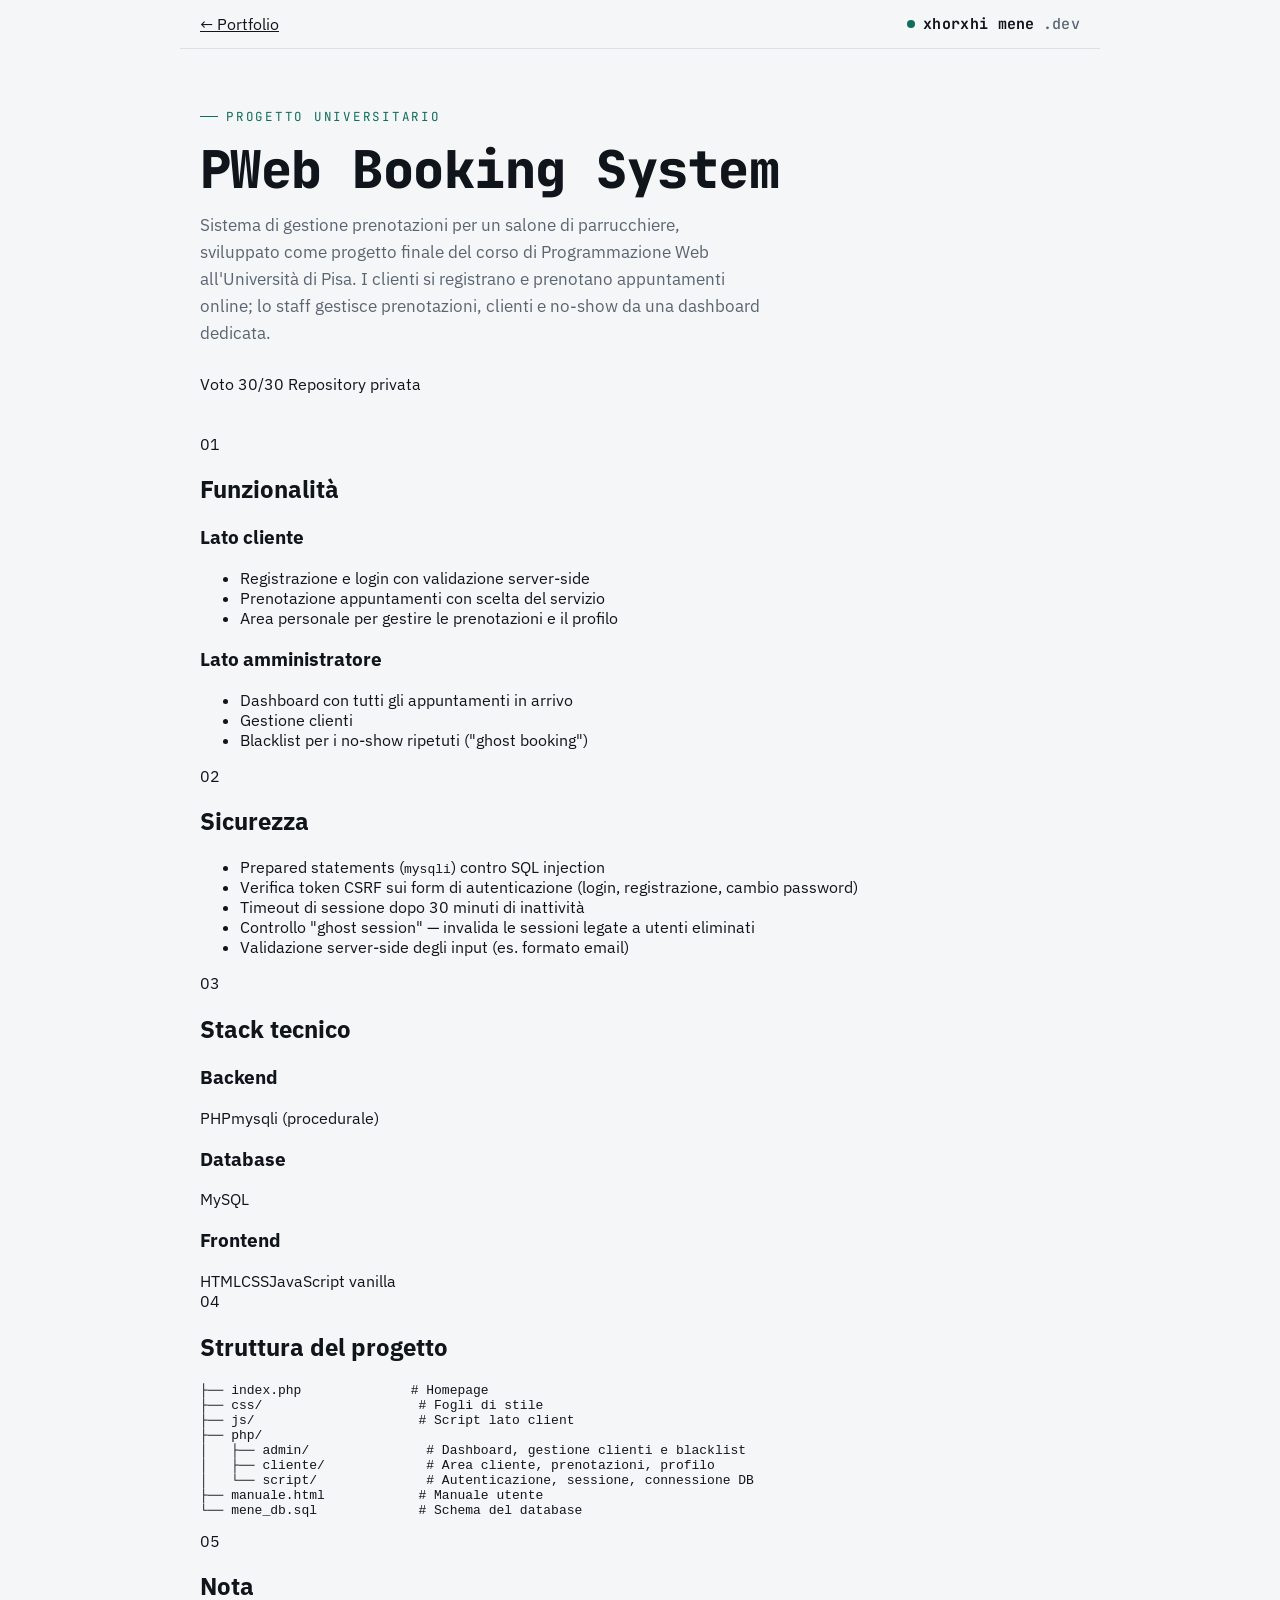
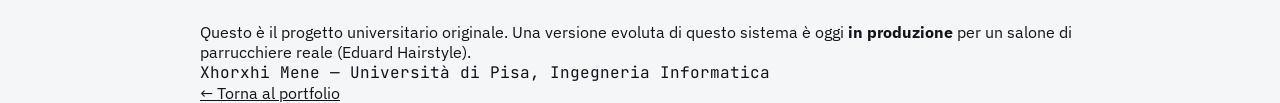
==== pweb-booking-system.html @ 6e30a8d7 "aggiunta pweb" ====
<!doctype html>
<html lang="it">
<head>
<meta charset="utf-8">
<meta name="viewport" content="width=device-width, initial-scale=1">
<title>PWeb Booking System</title>
<meta name="description" content="Sistema di prenotazione per un salone di parrucchiere — progetto universitario, voto 30/30.">
<link rel="preconnect" href="https://fonts.googleapis.com">
<link rel="preconnect" href="https://fonts.gstatic.com" crossorigin>
<link href="https://fonts.googleapis.com/css2?family=JetBrains+Mono:wght@400;500;700;800&family=IBM+Plex+Sans:wght@400;500;600&display=swap" rel="stylesheet">
<link rel="stylesheet" href="style.css">
</head>
<body>
<div class="wrap">
  <header class="top">
    <div class="top-inner">
      <a class="back-link" href="./index.html">← Portfolio</a>
      <div class="brand"><span class="dot"></span>xhorxhi&nbsp;mene<span class="mono" style="color:var(--muted); font-weight:500;">.dev</span></div>
    </div>
  </header>

  <main class="wrap" style="padding:0;">
    <section class="hero" style="border-top:none; padding-top:52px;">
      <p class="eyebrow">progetto universitario</p>
      <h1>PWeb Booking System</h1>
      <p class="lede">
        Sistema di gestione prenotazioni per un salone di parrucchiere, sviluppato come progetto finale
        del corso di Programmazione Web all'Università di Pisa. I clienti si registrano e prenotano
        appuntamenti online; lo staff gestisce prenotazioni, clienti e no-show da una dashboard dedicata.
      </p>
      <div class="badge-row">
        <span class="badge grade">Voto 30/30</span>
        <span class="badge private">Repository privata</span>
      </div>
    </section>

    <section>
      <div class="sec-head"><span class="sec-num">01</span><h2>Funzionalità</h2></div>
      <div class="cols">
        <div class="feat-card">
          <h3>Lato cliente</h3>
          <ul>
            <li>Registrazione e login con validazione server-side</li>
            <li>Prenotazione appuntamenti con scelta del servizio</li>
            <li>Area personale per gestire le prenotazioni e il profilo</li>
          </ul>
        </div>
        <div class="feat-card">
          <h3>Lato amministratore</h3>
          <ul>
            <li>Dashboard con tutti gli appuntamenti in arrivo</li>
            <li>Gestione clienti</li>
            <li>Blacklist per i no-show ripetuti ("ghost booking")</li>
          </ul>
        </div>
      </div>
    </section>

    <section>
      <div class="sec-head"><span class="sec-num">02</span><h2>Sicurezza</h2></div>
      <ul class="sec-list">
        <li>Prepared statements (<code>mysqli</code>) contro SQL injection</li>
        <li>Verifica token CSRF sui form di autenticazione (login, registrazione, cambio password)</li>
        <li>Timeout di sessione dopo 30 minuti di inattività</li>
        <li>Controllo "ghost session" — invalida le sessioni legate a utenti eliminati</li>
        <li>Validazione server-side degli input (es. formato email)</li>
      </ul>
    </section>

    <section>
      <div class="sec-head"><span class="sec-num">03</span><h2>Stack tecnico</h2></div>
      <div class="stack-groups">
        <div>
          <h3>Backend</h3>
          <div class="chip-row"><span class="chip">PHP</span><span class="chip">mysqli (procedurale)</span></div>
        </div>
        <div>
          <h3>Database</h3>
          <div class="chip-row"><span class="chip">MySQL</span></div>
        </div>
        <div>
          <h3>Frontend</h3>
          <div class="chip-row"><span class="chip">HTML</span><span class="chip">CSS</span><span class="chip">JavaScript vanilla</span></div>
        </div>
      </div>
    </section>

    <section>
      <div class="sec-head"><span class="sec-num">04</span><h2>Struttura del progetto</h2></div>
      <pre class="tree"><span class="c">├──</span> index.php              <span class="c"># Homepage</span>
<span class="c">├──</span> css/                    <span class="c"># Fogli di stile</span>
<span class="c">├──</span> js/                     <span class="c"># Script lato client</span>
<span class="c">├──</span> php/
<span class="c">│   ├──</span> admin/               <span class="c"># Dashboard, gestione clienti e blacklist</span>
<span class="c">│   ├──</span> cliente/             <span class="c"># Area cliente, prenotazioni, profilo</span>
<span class="c">│   └──</span> script/              <span class="c"># Autenticazione, sessione, connessione DB</span>
<span class="c">├──</span> manuale.html            <span class="c"># Manuale utente</span>
<span class="c">└──</span> mene_db.sql             <span class="c"># Schema del database</span></pre>
    </section>

    <section>
      <div class="sec-head"><span class="sec-num">05</span><h2>Nota</h2></div>
      <div class="note">
        Questo è il progetto universitario originale. Una versione evoluta di questo sistema
        è oggi <strong>in produzione</strong> per un salone di parrucchiere reale (Eduard Hairstyle).
      </div>
    </section>

    <footer>
      <div class="foot-left mono">Xhorxhi Mene — Università di Pisa, Ingegneria Informatica</div>
      <a class="foot-cta" href="./index.html">← Torna al portfolio</a>
    </footer>
  </main>
</div>
</body>
</html>
---- style.css ----
:root{
    --bg:#f5f6f7;
    --surface:#ffffff;
    --surface-2:#eef0f2;
    --ink:#10151c;
    --muted:#5b6572;
    --line:#dde1e6;
    --accent:#0f6e5c;
    --accent-soft:#e3f1ed;
    --accent-2:#b7841e;
    --accent-2-soft:#f6ecd6;
    --shadow: 0 1px 2px rgba(16,21,28,.04), 0 8px 24px rgba(16,21,28,.06);
    color-scheme: light;
  }
  @media (prefers-color-scheme: dark){
    :root:not([data-theme="light"]){
      --bg:#0b0f14;
      --surface:#121821;
      --surface-2:#182130;
      --ink:#e8ecf1;
      --muted:#8b97a5;
      --line:#26313f;
      --accent:#3ecfae;
      --accent-soft:#122522;
      --accent-2:#e0ac52;
      --accent-2-soft:#241d10;
      --shadow: 0 1px 2px rgba(0,0,0,.3), 0 12px 32px rgba(0,0,0,.35);
      color-scheme: dark;
    }
  }
  :root[data-theme="dark"]{
    --bg:#0b0f14;
    --surface:#121821;
    --surface-2:#182130;
    --ink:#e8ecf1;
    --muted:#8b97a5;
    --line:#26313f;
    --accent:#3ecfae;
    --accent-soft:#122522;
    --accent-2:#e0ac52;
    --accent-2-soft:#241d10;
    --shadow: 0 1px 2px rgba(0,0,0,.3), 0 12px 32px rgba(0,0,0,.35);
    color-scheme: dark;
  }

  *{box-sizing:border-box;}
  html,body{margin:0;}
  body{
    background:var(--bg);
    color:var(--ink);
    font-family:"IBM Plex Sans", ui-sans-serif, system-ui, sans-serif;
    padding-inline:20px;
    -webkit-font-smoothing:antialiased;
  }
  a{color:inherit;}
  .mono{font-family:"JetBrains Mono", ui-monospace, "SF Mono", monospace;}

  .wrap{max-width:880px; margin-inline:auto;}

  /* ---------- header / nav ---------- */
  header.top{
    position:sticky;
    top:0;
    z-index:20;
    background:color-mix(in srgb, var(--bg) 88%, transparent);
    backdrop-filter: blur(8px);
    border-bottom:1px solid var(--line);
    margin-inline:-20px;
    padding-inline:20px;
  }
  .top-inner{
    max-width:880px; margin-inline:auto;
    display:flex; align-items:center; justify-content:space-between;
    padding-block:14px;
    gap:12px;
  }
  .brand{
    font-family:"JetBrains Mono", monospace;
    font-weight:700;
    font-size:15px;
    letter-spacing:.02em;
    display:flex; align-items:center; gap:8px;
  }
  .brand .dot{width:8px;height:8px;border-radius:50%;background:var(--accent); flex:none;}
  nav.links{display:flex; gap:18px; font-size:13px;}
  nav.links a{
    text-decoration:none; color:var(--muted); font-weight:500;
    padding-block:4px; border-bottom:1px solid transparent;
    transition: color .15s ease, border-color .15s ease;
  }
  nav.links a:hover{color:var(--ink); border-color:var(--accent);}

  /* ---------- hero ---------- */
  .hero{
    padding-block: 56px 40px;
    position:relative;
  }
  .eyebrow{
    font-family:"JetBrains Mono", monospace;
    font-size:12.5px;
    color:var(--accent);
    letter-spacing:.14em;
    text-transform:uppercase;
    display:inline-flex; align-items:center; gap:8px;
    margin:0 0 18px;
  }
  .eyebrow::before{
    content:"";
    width:18px; height:1px; background:var(--accent);
  }
  h1{
    font-family:"JetBrains Mono", monospace;
    font-size:clamp(32px, 6vw, 52px);
    font-weight:800;
    line-height:1.05;
    letter-spacing:-0.01em;
    margin:0 0 14px;
    text-wrap:balance;
  }
  h1 .accent{color:var(--accent);}
  .lede{
    font-size:17px;
    line-height:1.6;
    color:var(--muted);
    max-width:56ch;
    margin:0 0 26px;
  }
  .hero-meta{
    display:flex; flex-wrap:wrap; gap:10px 22px;
    font-size:13.5px;
    color:var(--muted);
    margin-bottom:28px;
  }
  .hero-meta li{list-style:none; display:flex; align-items:center; gap:7px;}
  .hero-meta ul{display:flex; flex-wrap:wrap; gap:10px 22px; padding:0; margin:0;}
  .hero-meta svg{flex:none; opacity:.8;}

  .cta-row{display:flex; flex-wrap:wrap; gap:12px;}
  .btn{
    font-family:"JetBrains Mono", monospace;
    font-size:13px; font-weight:600;
    padding:11px 18px;
    border-radius:8px;
    text-decoration:none;
    display:inline-flex; align-items:center; gap:8px;
    border:1px solid transparent;
    transition: transform .12s ease, box-shadow .12s ease, background .12s ease;
  }
  .btn:hover{transform:translateY(-1px);}
  .btn.primary{background:var(--accent); color:#fff; box-shadow:var(--shadow);}
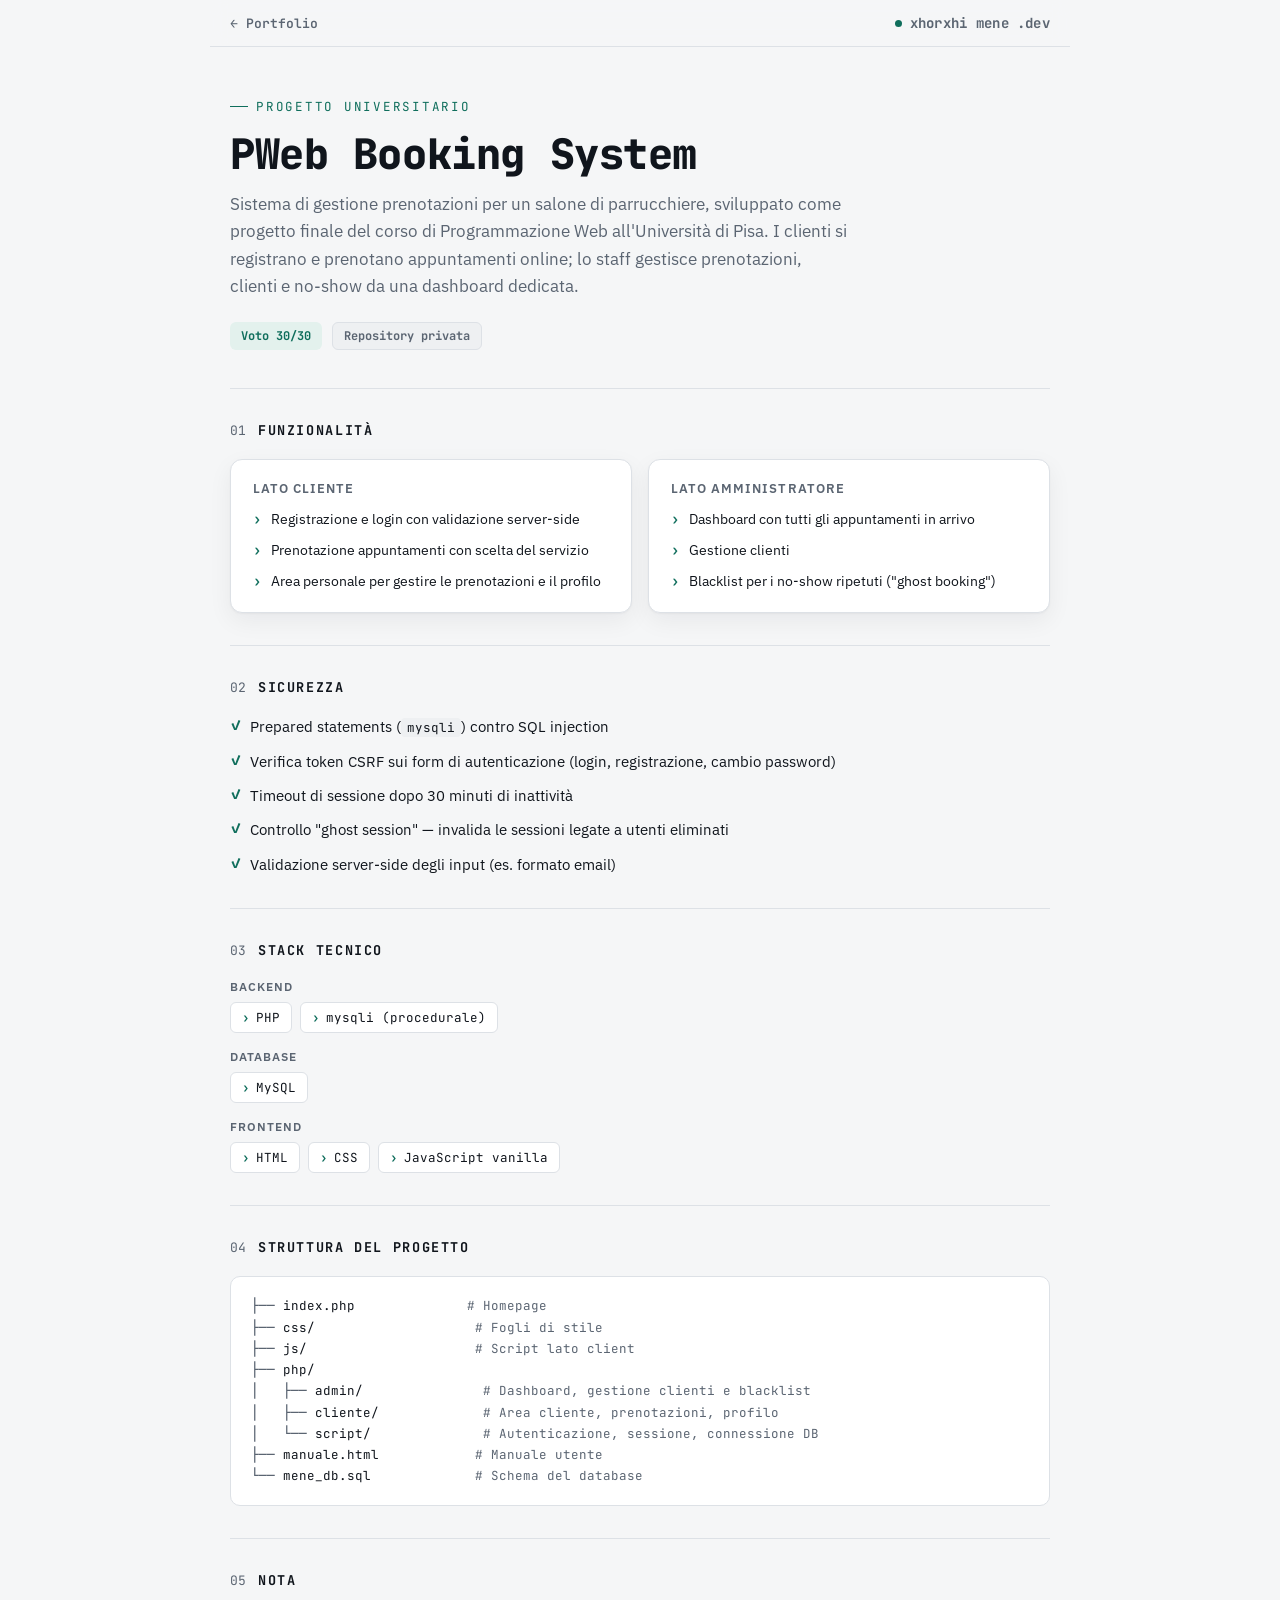
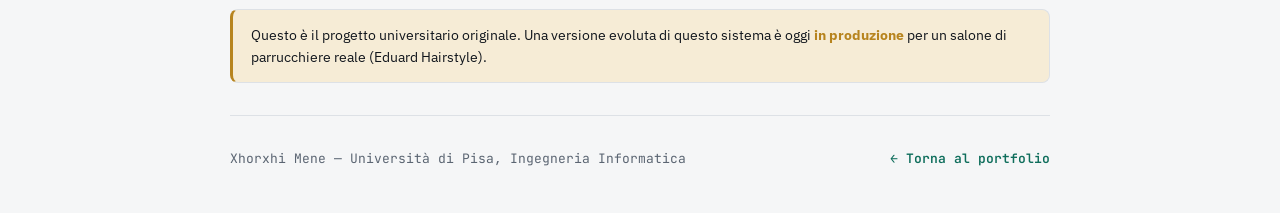
==== commit 0c43b323: "ulteriori modifiche" ====
--- a/pweb-booking-system.html
+++ b/pweb-booking-system.html
@@ -6,21 +6,191 @@
 <title>PWeb Booking System</title>
 <meta name="description" content="Sistema di prenotazione per un salone di parrucchiere — progetto universitario, voto 30/30.">
 <link rel="preconnect" href="https://fonts.googleapis.com">
+<link rel="stylesheet" href="style.css">
 <link rel="preconnect" href="https://fonts.gstatic.com" crossorigin>
 <link href="https://fonts.googleapis.com/css2?family=JetBrains+Mono:wght@400;500;700;800&family=IBM+Plex+Sans:wght@400;500;600&display=swap" rel="stylesheet">
-<link rel="stylesheet" href="style.css">
+<style>
+  :root{
+    --bg:#f5f6f7;
+    --surface:#ffffff;
+    --surface-2:#eef0f2;
+    --ink:#10151c;
+    --muted:#5b6572;
+    --line:#dde1e6;
+    --accent:#0f6e5c;
+    --accent-soft:#e3f1ed;
+    --accent-2:#b7841e;
+    --accent-2-soft:#f6ecd6;
+    --shadow: 0 1px 2px rgba(16,21,28,.04), 0 8px 24px rgba(16,21,28,.06);
+    color-scheme: light;
+  }
+  @media (prefers-color-scheme: dark){
+    :root:not([data-theme="light"]){
+      --bg:#0b0f14; --surface:#121821; --surface-2:#182130;
+      --ink:#e8ecf1; --muted:#8b97a5; --line:#26313f;
+      --accent:#3ecfae; --accent-soft:#122522;
+      --accent-2:#e0ac52; --accent-2-soft:#241d10;
+      --shadow: 0 1px 2px rgba(0,0,0,.3), 0 12px 32px rgba(0,0,0,.35);
+      color-scheme: dark;
+    }
+  }
+  :root[data-theme="dark"]{
+    --bg:#0b0f14; --surface:#121821; --surface-2:#182130;
+    --ink:#e8ecf1; --muted:#8b97a5; --line:#26313f;
+    --accent:#3ecfae; --accent-soft:#122522;
+    --accent-2:#e0ac52; --accent-2-soft:#241d10;
+    --shadow: 0 1px 2px rgba(0,0,0,.3), 0 12px 32px rgba(0,0,0,.35);
+    color-scheme: dark;
+  }
+
+  *{box-sizing:border-box;}
+  html,body{margin:0;}
+  body{
+    background:var(--bg); color:var(--ink);
+    font-family:"IBM Plex Sans", ui-sans-serif, system-ui, sans-serif;
+    padding-inline:20px;
+    -webkit-font-smoothing:antialiased;
+  }
+  a{color:inherit;}
+  .mono{font-family:"JetBrains Mono", ui-monospace, "SF Mono", monospace;}
+  .wrap{max-width:820px; margin-inline:auto;}
+
+  header.top{
+    position:sticky; top:0; z-index:20;
+    background:color-mix(in srgb, var(--bg) 88%, transparent);
+    backdrop-filter: blur(8px);
+    border-bottom:1px solid var(--line);
+    margin-inline:-20px; padding-inline:20px;
+  }
+  .top-inner{
+    max-width:820px; margin-inline:auto;
+    display:flex; align-items:center; justify-content:space-between;
+    padding-block:14px; gap:12px;
+  }
+  .back-link{
+    font-family:"JetBrains Mono", monospace; font-size:13px; font-weight:600;
+    text-decoration:none; color:var(--muted);
+    display:inline-flex; align-items:center; gap:6px;
+  }
+  .back-link:hover{color:var(--accent);}
+  .brand{
+    font-family:"JetBrains Mono", monospace; font-weight:700; font-size:14px;
+    color:var(--muted); display:flex; align-items:center; gap:8px;
+  }
+  .brand .dot{width:7px;height:7px;border-radius:50%;background:var(--accent);}
+
+  .hero{padding-block:48px 32px;}
+  .eyebrow{
+    font-family:"JetBrains Mono", monospace; font-size:12.5px; color:var(--accent);
+    letter-spacing:.14em; text-transform:uppercase;
+    display:inline-flex; align-items:center; gap:8px; margin:0 0 16px;
+  }
+  .eyebrow::before{content:""; width:18px; height:1px; background:var(--accent);}
+  h1{
+    font-family:"JetBrains Mono", monospace;
+    font-size:clamp(28px, 5.5vw, 42px); font-weight:800; line-height:1.1;
+    letter-spacing:-.01em; margin:0 0 14px; text-wrap:balance;
+  }
+  .lede{font-size:16.5px; line-height:1.65; color:var(--muted); max-width:62ch; margin:0 0 22px;}
+  .badge-row{display:flex; flex-wrap:wrap; gap:10px; margin-bottom:6px;}
+  .badge{
+    font-family:"JetBrains Mono", monospace; font-size:12px; font-weight:700;
+    padding:5px 11px; border-radius:6px; white-space:nowrap;
+    display:inline-flex; align-items:center; gap:6px;
+  }
+  .badge.grade{background:var(--accent-soft); color:var(--accent);}
+  .badge.private{background:var(--surface-2); color:var(--muted); border:1px solid var(--line);}
+
+  section{padding-block:32px; border-top:1px solid var(--line);}
+  .sec-head{display:flex; align-items:baseline; gap:12px; margin-bottom:20px;}
+  .sec-num{font-family:"JetBrains Mono", monospace; color:var(--muted); font-size:13px;}
+  h2{
+    font-family:"JetBrains Mono", monospace; font-size:13.5px; font-weight:700;
+    text-transform:uppercase; letter-spacing:.12em; margin:0;
+  }
+
+  .cols{display:grid; grid-template-columns:1fr 1fr; gap:16px;}
+  .feat-card{
+    background:var(--surface); border:1px solid var(--line); border-radius:12px;
+    padding:20px 22px; box-shadow:var(--shadow);
+  }
+  .feat-card h3{
+    margin:0 0 12px; font-size:13px; color:var(--muted);
+    text-transform:uppercase; letter-spacing:.08em; font-weight:600;
+  }
+  .feat-card ul{margin:0; padding:0; list-style:none; display:grid; gap:10px;}
+  .feat-card li{
+    font-size:14px; line-height:1.5; padding-left:18px; position:relative;
+  }
+  .feat-card li::before{
+    content:"›"; position:absolute; left:0; color:var(--accent); font-weight:700;
+    font-family:"JetBrains Mono", monospace;
+  }
+
+  .sec-list{margin:0; padding:0; list-style:none; display:grid; gap:12px;}
+  .sec-list li{
+    font-size:14.5px; line-height:1.55; padding-left:20px; position:relative;
+  }
+  .sec-list li::before{
+    content:"✓"; position:absolute; left:0; color:var(--accent); font-weight:700; font-size:13px;
+  }
+  .sec-list code{
+    font-family:"JetBrains Mono", monospace; font-size:12.5px;
+    background:var(--surface-2); padding:1px 6px; border-radius:4px;
+  }
+
+  .chip-row{display:flex; flex-wrap:wrap; gap:8px;}
+  .chip{
+    font-family:"JetBrains Mono", monospace; font-size:12.5px;
+    background:var(--surface); border:1px solid var(--line); color:var(--ink);
+    padding:6px 11px; border-radius:6px;
+  }
+  .stack-groups{display:grid; gap:16px;}
+  .stack-groups h3{
+    margin:0 0 8px; font-size:12px; color:var(--muted); font-weight:600;
+    text-transform:uppercase; letter-spacing:.08em;
+  }
+
+  pre.tree{
+    font-family:"JetBrains Mono", monospace; font-size:12.5px; line-height:1.7;
+    background:var(--surface); border:1px solid var(--line); border-radius:10px;
+    padding:18px 20px; overflow-x:auto; color:var(--ink); margin:0;
+  }
+  pre.tree .c{color:var(--muted);}
+
+  .note{
+    background:var(--accent-2-soft); border:1px solid var(--line);
+    border-left:3px solid var(--accent-2); border-radius:8px;
+    padding:14px 18px; font-size:14px; line-height:1.6; color:var(--ink);
+  }
+  .note strong{color:var(--accent-2);}
+
+  footer{
+    padding-block:34px 46px; border-top:1px solid var(--line);
+    display:flex; flex-wrap:wrap; gap:14px; justify-content:space-between; align-items:center;
+  }
+  footer .foot-left{font-size:13px; color:var(--muted);}
+  footer a.foot-cta{
+    text-decoration:none; color:var(--accent); font-weight:600; font-size:13px;
+    font-family:"JetBrains Mono", monospace;
+  }
+
+  @media (max-width:560px){
+    .cols{grid-template-columns:1fr;}
+  }
+</style>
 </head>
 <body>
 <div class="wrap">
   <header class="top">
     <div class="top-inner">
       <a class="back-link" href="./index.html">← Portfolio</a>
-      <div class="brand"><span class="dot"></span>xhorxhi&nbsp;mene<span class="mono" style="color:var(--muted); font-weight:500;">.dev</span></div>
+      <div class="brand"><span class="dot"></span>xhorxhi&nbsp;mene<span class="mono">.dev</span></div>
     </div>
   </header>
 
-  <main class="wrap" style="padding:0;">
-    <section class="hero" style="border-top:none; padding-top:52px;">
+  <main>
+    <section class="hero" style="border-top:none; padding-top:44px;">
       <p class="eyebrow">progetto universitario</p>
       <h1>PWeb Booking System</h1>
       <p class="lede">
@@ -113,4 +283,4 @@
   </main>
 </div>
 </body>
-</html>+</html>
--- a/style.css
+++ b/style.css
@@ -1,4 +1,5 @@
-:root{
+
+  :root{
     --bg:#f5f6f7;
     --surface:#ffffff;
     --surface-2:#eef0f2;
@@ -147,4 +148,137 @@
     transition: transform .12s ease, box-shadow .12s ease, background .12s ease;
   }
   .btn:hover{transform:translateY(-1px);}
-  .btn.primary{background:var(--accent); color:#fff; box-shadow:var(--shadow);}+  .btn.primary{background:var(--accent); color:#fff; box-shadow:var(--shadow);}
+  .btn.primary:hover{box-shadow:0 6px 18px color-mix(in srgb, var(--accent) 45%, transparent);}
+  .btn.ghost{background:var(--surface); color:var(--ink); border-color:var(--line);}
+  .btn.ghost:hover{border-color:var(--accent); color:var(--accent);}
+
+  /* schematic backdrop */
+  .schematic{
+    position:absolute; inset:0 -20px auto auto; top:-10px;
+    width:min(320px, 40vw); height:220px;
+    opacity:.5; pointer-events:none;
+    mask-image:linear-gradient(to bottom, black 55%, transparent 100%);
+  }
+
+  /* ---------- sections ---------- */
+  section{padding-block:36px; border-top:1px solid var(--line);}
+  .sec-head{display:flex; align-items:baseline; gap:12px; margin-bottom:22px;}
+  .sec-num{font-family:"JetBrains Mono", monospace; color:var(--muted); font-size:13px;}
+  h2{
+    font-family:"JetBrains Mono", monospace;
+    font-size:14px; font-weight:700;
+    text-transform:uppercase; letter-spacing:.12em;
+    margin:0;
+  }
+
+  /* skills */
+  .skill-groups{display:grid; gap:20px;}
+  .skill-group h3{
+    margin:0 0 10px; font-size:12.5px; color:var(--muted);
+    font-weight:600; text-transform:uppercase; letter-spacing:.08em;
+  }
+  .chip-row{display:flex; flex-wrap:wrap; gap:8px;}
+  .chip{
+    font-family:"JetBrains Mono", monospace;
+    font-size:12.5px;
+    background:var(--surface);
+    border:1px solid var(--line);
+    color:var(--ink);
+    padding:6px 11px;
+    border-radius:6px;
+    display:inline-flex; align-items:center; gap:6px;
+  }
+  .chip::before{content:"›"; color:var(--accent); font-weight:700;}
+
+  /* projects */
+  .projects{display:grid; gap:14px;}
+  .card{
+    background:var(--surface);
+    border:1px solid var(--line);
+    border-radius:12px;
+    padding:20px 22px;
+    box-shadow:var(--shadow);
+    display:grid; gap:8px;
+  }
+  .card-top{display:flex; align-items:flex-start; justify-content:space-between; gap:10px; flex-wrap:wrap;}
+  .card h3{
+    font-size:16px; margin:0; font-weight:600;
+  }
+  .card h3 a{text-decoration:none; border-bottom:1px solid var(--line);}
+  .card h3 a:hover{color:var(--accent); border-color:var(--accent);}
+  .badge{
+    font-family:"JetBrains Mono", monospace;
+    font-size:11px; font-weight:700;
+    padding:3px 8px; border-radius:5px;
+    white-space:nowrap;
+  }
+  .badge.grade{background:var(--accent-soft); color:var(--accent);}
+  .badge.live{background:var(--accent-2-soft); color:var(--accent-2);}
+  .badge.wip{background:var(--surface-2); color:var(--muted);}
+  .card p{margin:0; color:var(--muted); font-size:14px; line-height:1.55;}
+  .card .stack{display:flex; flex-wrap:wrap; gap:6px; margin-top:4px;}
+  .card .stack span{
+    font-family:"JetBrains Mono", monospace; font-size:11px;
+    color:var(--muted); background:var(--surface-2);
+    padding:3px 7px; border-radius:5px;
+  }
+
+  /* timeline */
+  .timeline{display:grid; gap:16px;}
+  .t-row{display:grid; grid-template-columns:88px 1fr; gap:16px;}
+  .t-row time{
+    font-family:"JetBrains Mono", monospace; font-size:12px; color:var(--muted);
+    padding-top:2px;
+  }
+  .t-row .t-body{
+    border-left:2px solid var(--line);
+    padding-left:16px; padding-bottom:2px; position:relative;
+  }
+  .t-row .t-body::before{
+    content:""; position:absolute; left:-5px; top:4px;
+    width:8px; height:8px; border-radius:50%; background:var(--accent);
+  }
+  .t-row h3{margin:0 0 4px; font-size:14.5px; font-weight:600;}
+  .t-row p{margin:0; font-size:13.5px; color:var(--muted); line-height:1.5;}
+
+  /* languages */
+  .lang-row{display:flex; flex-wrap:wrap; gap:20px;}
+  .lang{
+    background:var(--surface); border:1px solid var(--line); border-radius:10px;
+    padding:12px 16px; min-width:150px; flex:1;
+  }
+  .lang .name{font-weight:600; font-size:14px; margin-bottom:6px;}
+  .lang .bar{height:5px; border-radius:3px; background:var(--surface-2); overflow:hidden;}
+  .lang .bar span{display:block; height:100%; background:var(--accent); border-radius:3px;}
+  .lang .level{font-family:"JetBrains Mono", monospace; font-size:11px; color:var(--muted); margin-top:6px;}
+
+  footer{
+    padding-block:34px 46px;
+    border-top:1px solid var(--line);
+    display:flex; flex-wrap:wrap; gap:14px; justify-content:space-between; align-items:center;
+  }
+  footer .foot-left{font-size:13px; color:var(--muted);}
+  footer .foot-links{display:flex; gap:16px; font-size:13px;}
+  footer .foot-links a{text-decoration:none; color:var(--muted); font-weight:500;}
+  footer .foot-links a:hover{color:var(--accent);}
+
+  @media (max-width:520px){
+    .top-inner{flex-wrap:wrap;}
+    nav.links{gap:12px; font-size:12.5px;}
+    .t-row{grid-template-columns:1fr;}
+    .t-row time{padding-top:0;}
+    .schematic{display:none;}
+  }
+
+  @media (prefers-reduced-motion:no-preference){
+    .reveal{
+      animation: rise .6s ease both;
+    }
+    @keyframes rise{
+      from{opacity:0; transform:translateY(10px);}
+      to{opacity:1; transform:translateY(0);}
+    }
+  }
+
+  
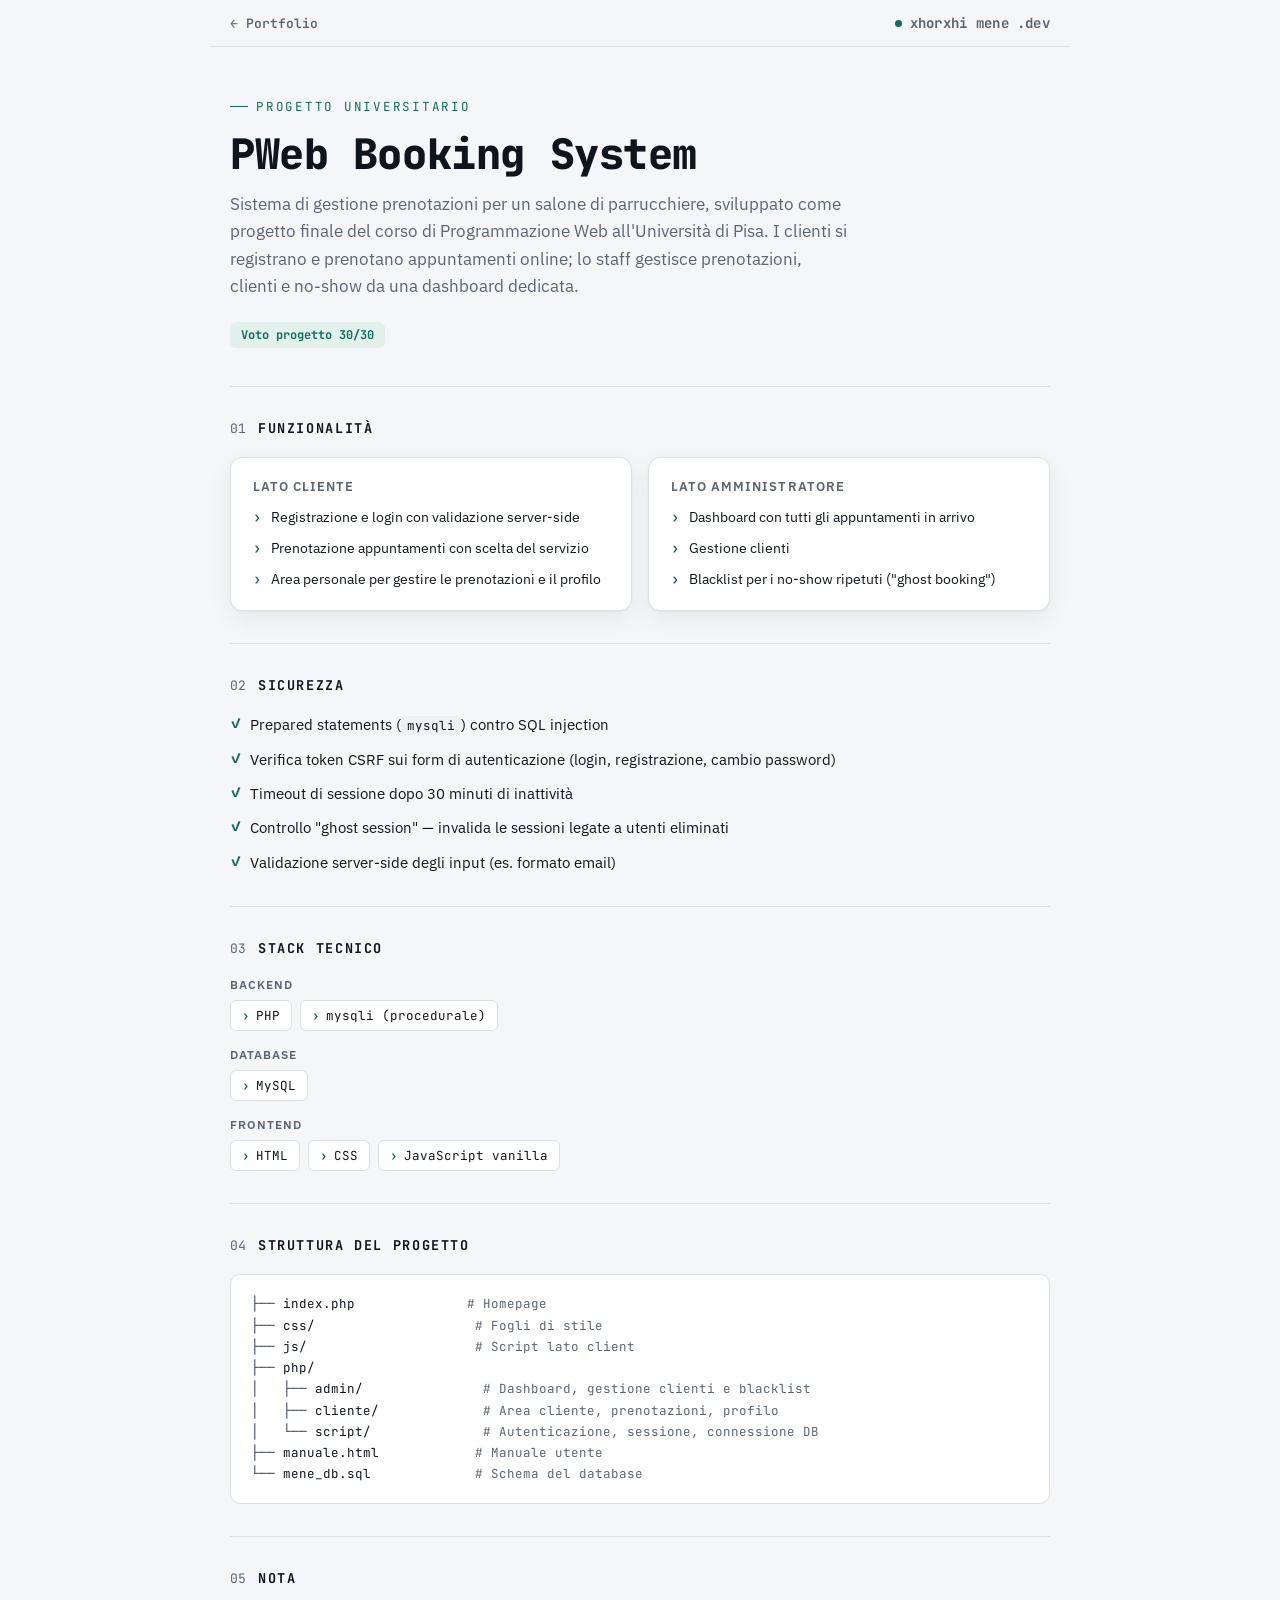
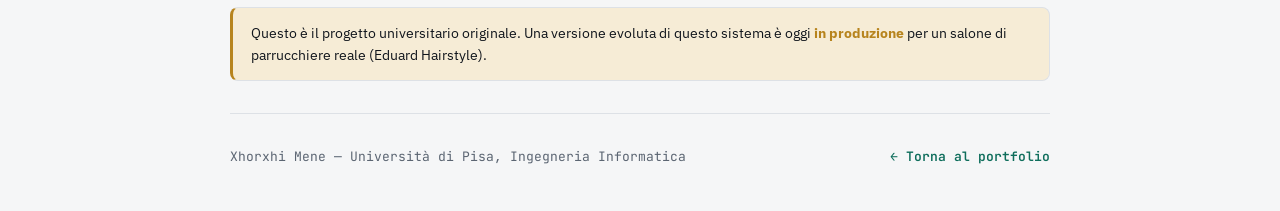
==== commit 8597704a: "Update pweb-booking-system.html" ====
--- a/pweb-booking-system.html
+++ b/pweb-booking-system.html
@@ -199,8 +199,8 @@
         appuntamenti online; lo staff gestisce prenotazioni, clienti e no-show da una dashboard dedicata.
       </p>
       <div class="badge-row">
-        <span class="badge grade">Voto 30/30</span>
-        <span class="badge private">Repository privata</span>
+        <span class="badge grade">Voto progetto 30/30</span>
+        <!-- <span class="badge private">Repository privata</span> -->
       </div>
     </section>
 
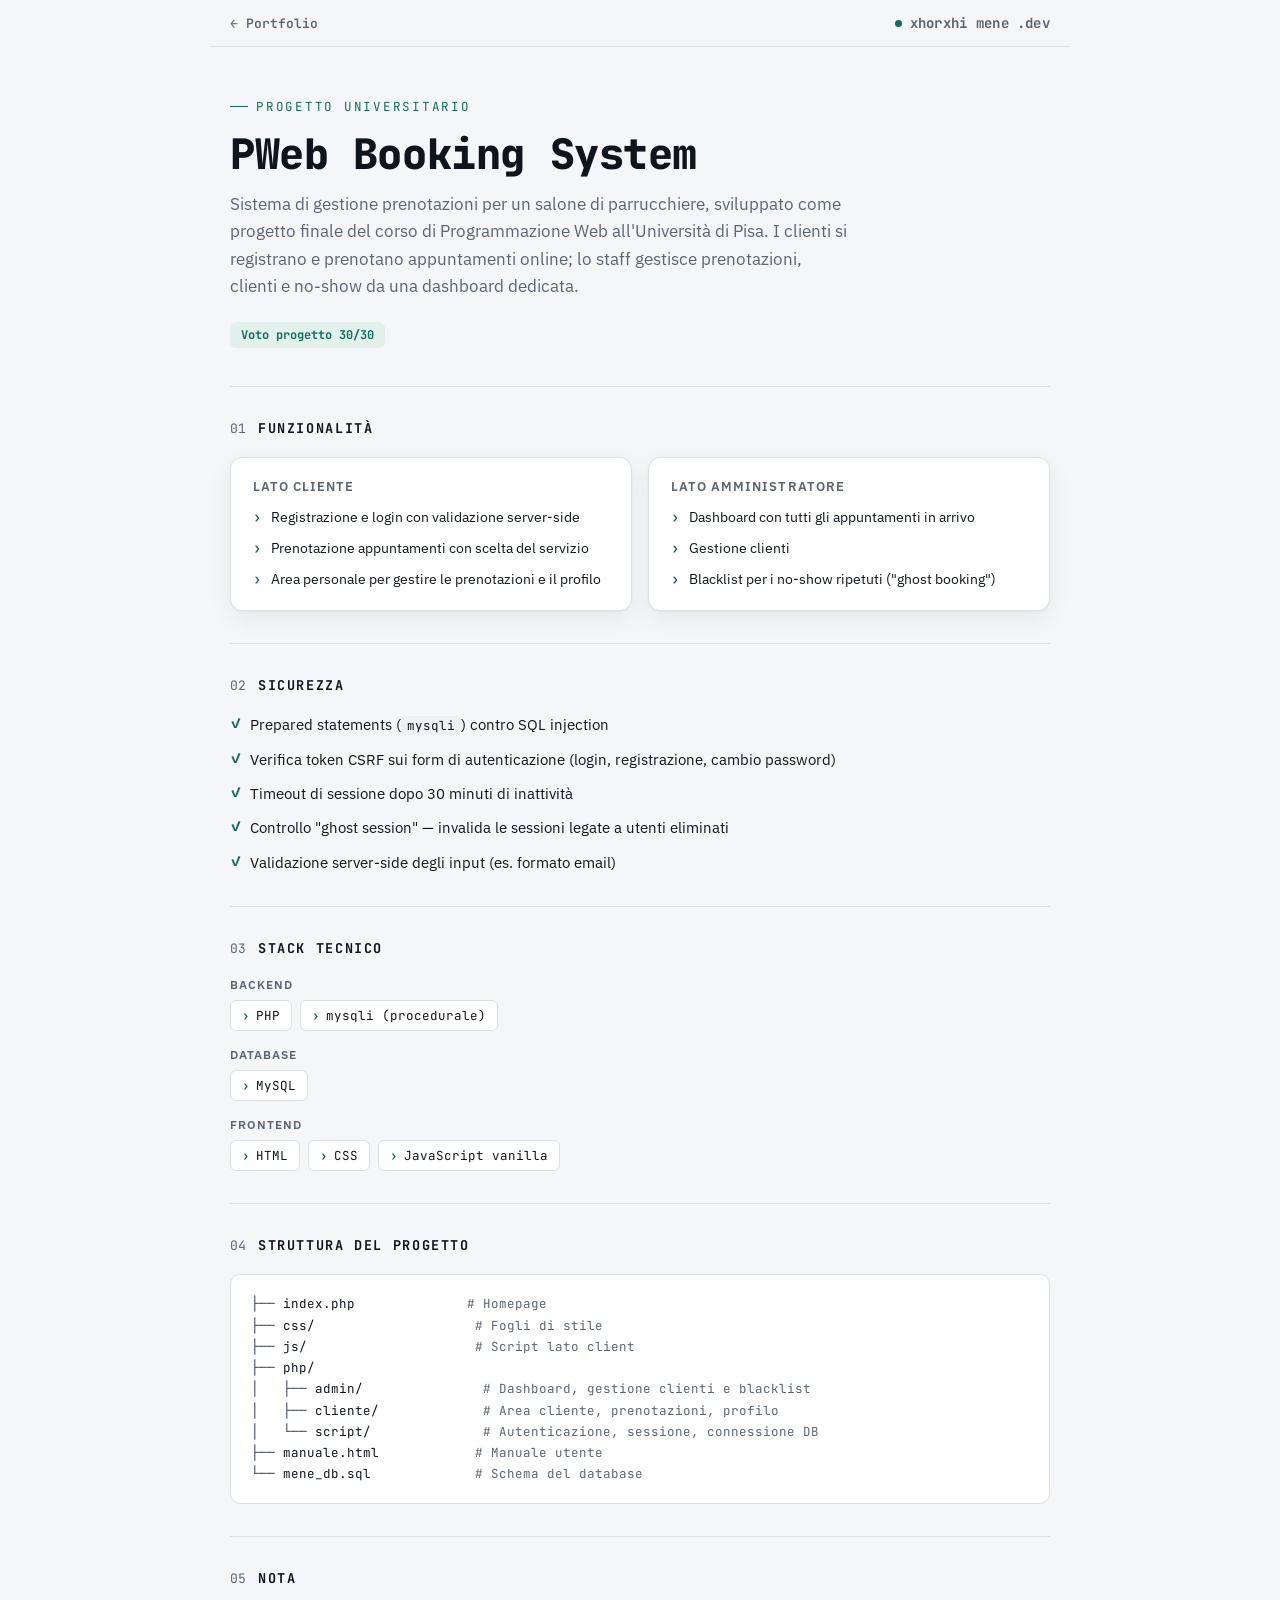
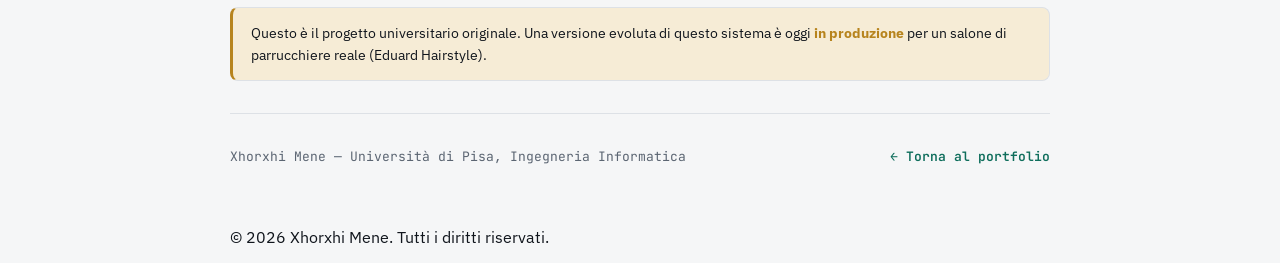
==== commit 66b2ec66: "Ulteriori modifiche/aggiunte" ====
--- a/pweb-booking-system.html
+++ b/pweb-booking-system.html
@@ -280,6 +280,7 @@
       <div class="foot-left mono">Xhorxhi Mene — Università di Pisa, Ingegneria Informatica</div>
       <a class="foot-cta" href="./index.html">← Torna al portfolio</a>
     </footer>
+    <p class="copyright">© 2026 Xhorxhi Mene. Tutti i diritti riservati.</p>
   </main>
 </div>
 </body>
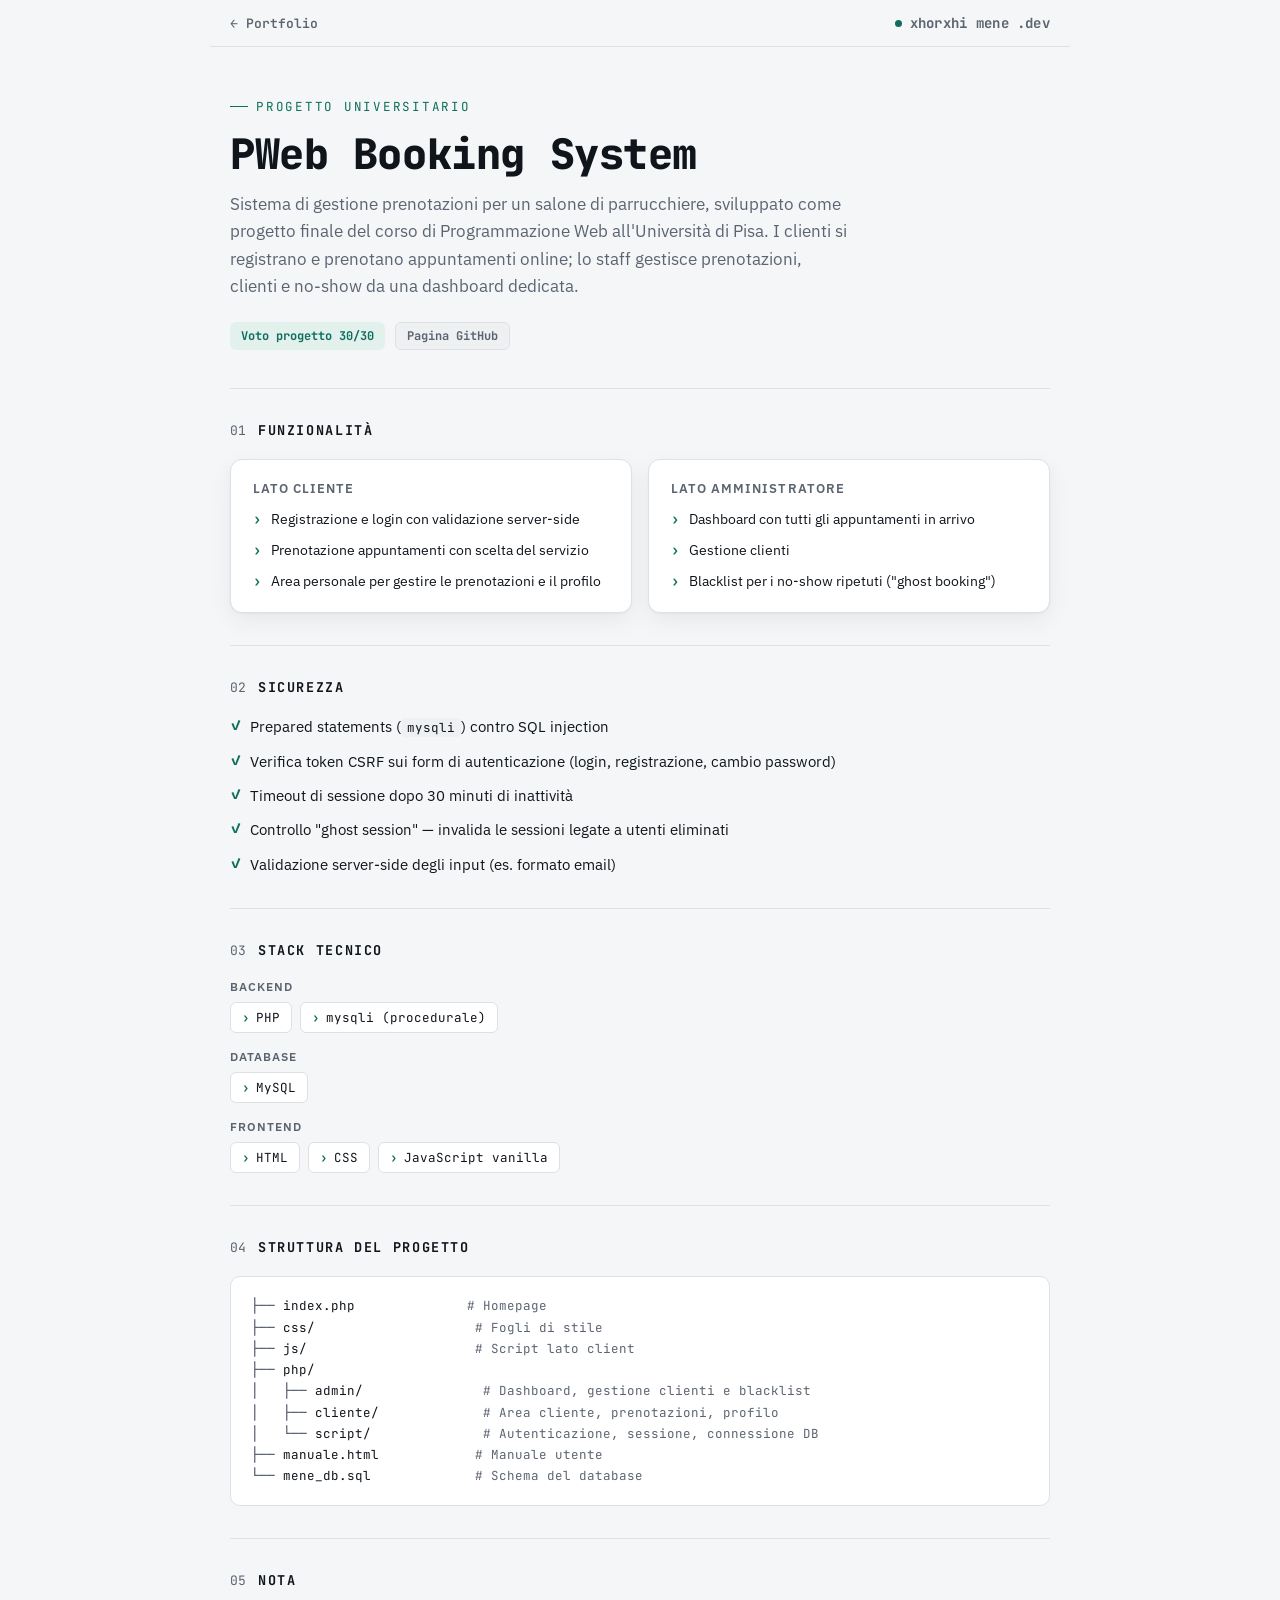
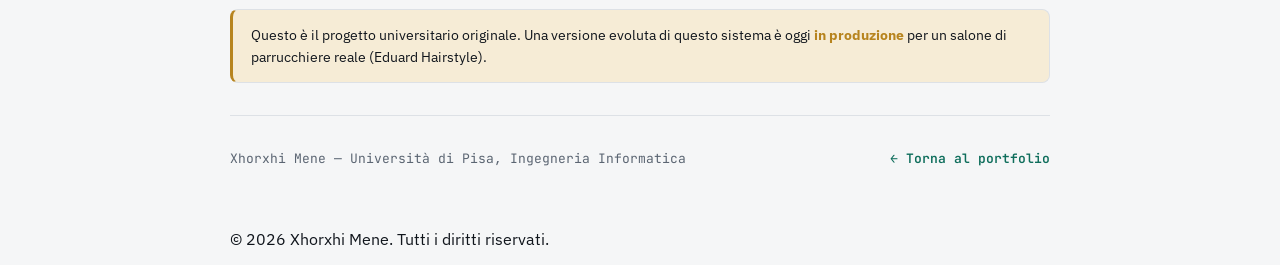
==== commit 6aab8b99: "aggiornamenti" ====
--- a/pweb-booking-system.html
+++ b/pweb-booking-system.html
@@ -200,7 +200,7 @@
       </p>
       <div class="badge-row">
         <span class="badge grade">Voto progetto 30/30</span>
-        <!-- <span class="badge private">Repository privata</span> -->
+        <span class="badge private"><a style="text-decoration: none;" href="https://github.com/xhorxhi-mene/pweb-booking-system.git">Pagina GitHub</a></span>
       </div>
     </section>
 
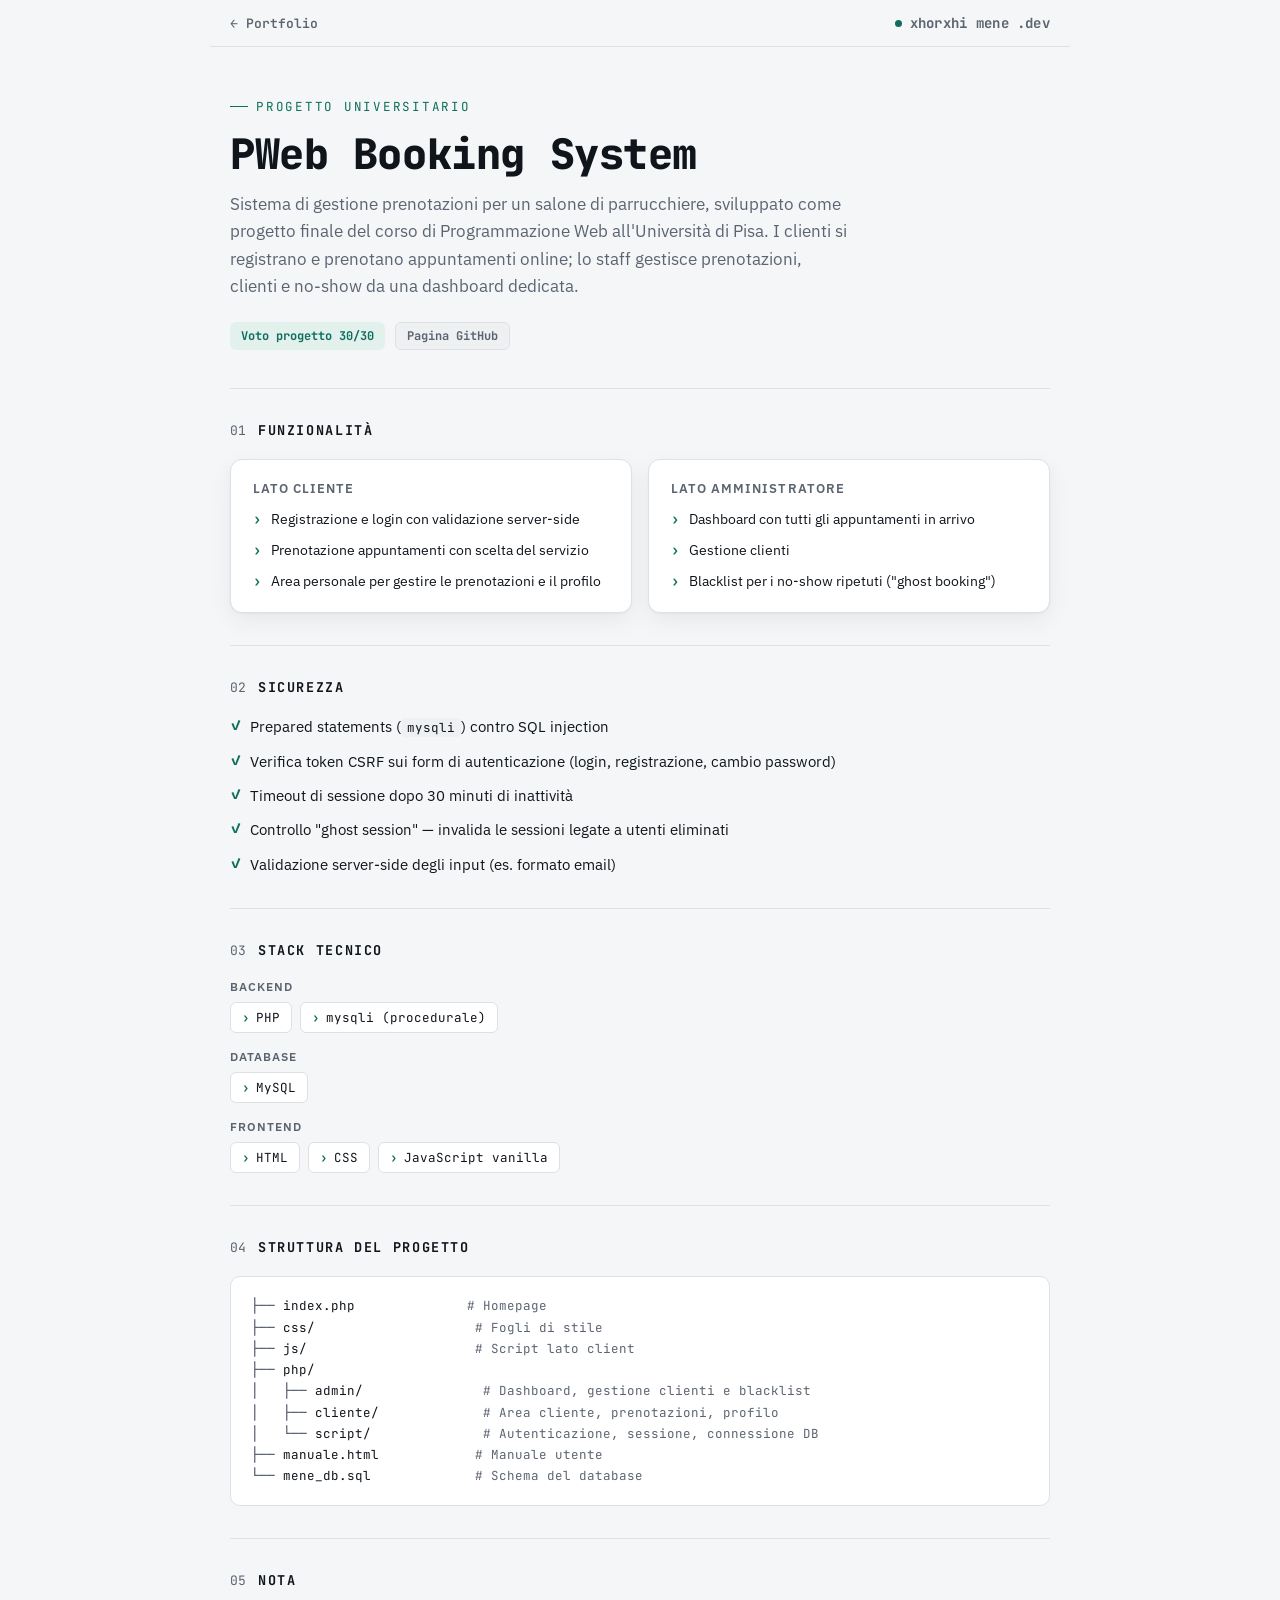
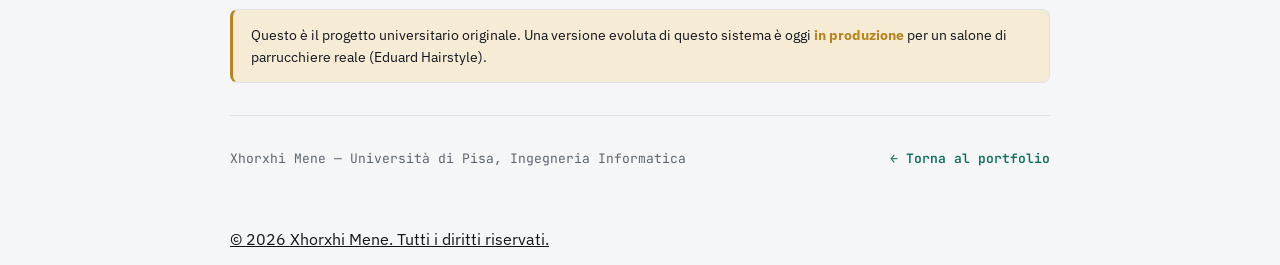
==== commit e933a59e: "modifiche" ====
--- a/pweb-booking-system.html
+++ b/pweb-booking-system.html
@@ -1,185 +1,186 @@
 <!doctype html>
 <html lang="it">
-<head>
-<meta charset="utf-8">
-<meta name="viewport" content="width=device-width, initial-scale=1">
-<title>PWeb Booking System</title>
-<meta name="description" content="Sistema di prenotazione per un salone di parrucchiere — progetto universitario, voto 30/30.">
-<link rel="preconnect" href="https://fonts.googleapis.com">
-<link rel="stylesheet" href="style.css">
-<link rel="preconnect" href="https://fonts.gstatic.com" crossorigin>
-<link href="https://fonts.googleapis.com/css2?family=JetBrains+Mono:wght@400;500;700;800&family=IBM+Plex+Sans:wght@400;500;600&display=swap" rel="stylesheet">
-<style>
-  :root{
-    --bg:#f5f6f7;
-    --surface:#ffffff;
-    --surface-2:#eef0f2;
-    --ink:#10151c;
-    --muted:#5b6572;
-    --line:#dde1e6;
-    --accent:#0f6e5c;
-    --accent-soft:#e3f1ed;
-    --accent-2:#b7841e;
-    --accent-2-soft:#f6ecd6;
-    --shadow: 0 1px 2px rgba(16,21,28,.04), 0 8px 24px rgba(16,21,28,.06);
-    color-scheme: light;
-  }
-  @media (prefers-color-scheme: dark){
-    :root:not([data-theme="light"]){
-      --bg:#0b0f14; --surface:#121821; --surface-2:#182130;
-      --ink:#e8ecf1; --muted:#8b97a5; --line:#26313f;
-      --accent:#3ecfae; --accent-soft:#122522;
-      --accent-2:#e0ac52; --accent-2-soft:#241d10;
-      --shadow: 0 1px 2px rgba(0,0,0,.3), 0 12px 32px rgba(0,0,0,.35);
-      color-scheme: dark;
-    }
-  }
-  :root[data-theme="dark"]{
-    --bg:#0b0f14; --surface:#121821; --surface-2:#182130;
-    --ink:#e8ecf1; --muted:#8b97a5; --line:#26313f;
-    --accent:#3ecfae; --accent-soft:#122522;
-    --accent-2:#e0ac52; --accent-2-soft:#241d10;
-    --shadow: 0 1px 2px rgba(0,0,0,.3), 0 12px 32px rgba(0,0,0,.35);
-    color-scheme: dark;
-  }
-
-  *{box-sizing:border-box;}
-  html,body{margin:0;}
-  body{
-    background:var(--bg); color:var(--ink);
-    font-family:"IBM Plex Sans", ui-sans-serif, system-ui, sans-serif;
-    padding-inline:20px;
-    -webkit-font-smoothing:antialiased;
-  }
-  a{color:inherit;}
-  .mono{font-family:"JetBrains Mono", ui-monospace, "SF Mono", monospace;}
-  .wrap{max-width:820px; margin-inline:auto;}
-
-  header.top{
-    position:sticky; top:0; z-index:20;
-    background:color-mix(in srgb, var(--bg) 88%, transparent);
-    backdrop-filter: blur(8px);
-    border-bottom:1px solid var(--line);
-    margin-inline:-20px; padding-inline:20px;
-  }
-  .top-inner{
-    max-width:820px; margin-inline:auto;
-    display:flex; align-items:center; justify-content:space-between;
-    padding-block:14px; gap:12px;
-  }
-  .back-link{
-    font-family:"JetBrains Mono", monospace; font-size:13px; font-weight:600;
-    text-decoration:none; color:var(--muted);
-    display:inline-flex; align-items:center; gap:6px;
-  }
-  .back-link:hover{color:var(--accent);}
-  .brand{
-    font-family:"JetBrains Mono", monospace; font-weight:700; font-size:14px;
-    color:var(--muted); display:flex; align-items:center; gap:8px;
-  }
-  .brand .dot{width:7px;height:7px;border-radius:50%;background:var(--accent);}
-
-  .hero{padding-block:48px 32px;}
-  .eyebrow{
-    font-family:"JetBrains Mono", monospace; font-size:12.5px; color:var(--accent);
-    letter-spacing:.14em; text-transform:uppercase;
-    display:inline-flex; align-items:center; gap:8px; margin:0 0 16px;
-  }
-  .eyebrow::before{content:""; width:18px; height:1px; background:var(--accent);}
-  h1{
-    font-family:"JetBrains Mono", monospace;
-    font-size:clamp(28px, 5.5vw, 42px); font-weight:800; line-height:1.1;
-    letter-spacing:-.01em; margin:0 0 14px; text-wrap:balance;
-  }
-  .lede{font-size:16.5px; line-height:1.65; color:var(--muted); max-width:62ch; margin:0 0 22px;}
-  .badge-row{display:flex; flex-wrap:wrap; gap:10px; margin-bottom:6px;}
-  .badge{
-    font-family:"JetBrains Mono", monospace; font-size:12px; font-weight:700;
-    padding:5px 11px; border-radius:6px; white-space:nowrap;
-    display:inline-flex; align-items:center; gap:6px;
-  }
-  .badge.grade{background:var(--accent-soft); color:var(--accent);}
-  .badge.private{background:var(--surface-2); color:var(--muted); border:1px solid var(--line);}
-
-  section{padding-block:32px; border-top:1px solid var(--line);}
-  .sec-head{display:flex; align-items:baseline; gap:12px; margin-bottom:20px;}
-  .sec-num{font-family:"JetBrains Mono", monospace; color:var(--muted); font-size:13px;}
-  h2{
-    font-family:"JetBrains Mono", monospace; font-size:13.5px; font-weight:700;
-    text-transform:uppercase; letter-spacing:.12em; margin:0;
-  }
-
-  .cols{display:grid; grid-template-columns:1fr 1fr; gap:16px;}
-  .feat-card{
-    background:var(--surface); border:1px solid var(--line); border-radius:12px;
-    padding:20px 22px; box-shadow:var(--shadow);
-  }
-  .feat-card h3{
-    margin:0 0 12px; font-size:13px; color:var(--muted);
-    text-transform:uppercase; letter-spacing:.08em; font-weight:600;
-  }
-  .feat-card ul{margin:0; padding:0; list-style:none; display:grid; gap:10px;}
-  .feat-card li{
-    font-size:14px; line-height:1.5; padding-left:18px; position:relative;
-  }
-  .feat-card li::before{
-    content:"›"; position:absolute; left:0; color:var(--accent); font-weight:700;
-    font-family:"JetBrains Mono", monospace;
-  }
-
-  .sec-list{margin:0; padding:0; list-style:none; display:grid; gap:12px;}
-  .sec-list li{
-    font-size:14.5px; line-height:1.55; padding-left:20px; position:relative;
-  }
-  .sec-list li::before{
-    content:"✓"; position:absolute; left:0; color:var(--accent); font-weight:700; font-size:13px;
-  }
-  .sec-list code{
-    font-family:"JetBrains Mono", monospace; font-size:12.5px;
-    background:var(--surface-2); padding:1px 6px; border-radius:4px;
-  }
-
-  .chip-row{display:flex; flex-wrap:wrap; gap:8px;}
-  .chip{
-    font-family:"JetBrains Mono", monospace; font-size:12.5px;
-    background:var(--surface); border:1px solid var(--line); color:var(--ink);
-    padding:6px 11px; border-radius:6px;
-  }
-  .stack-groups{display:grid; gap:16px;}
-  .stack-groups h3{
-    margin:0 0 8px; font-size:12px; color:var(--muted); font-weight:600;
-    text-transform:uppercase; letter-spacing:.08em;
-  }
-
-  pre.tree{
-    font-family:"JetBrains Mono", monospace; font-size:12.5px; line-height:1.7;
-    background:var(--surface); border:1px solid var(--line); border-radius:10px;
-    padding:18px 20px; overflow-x:auto; color:var(--ink); margin:0;
-  }
-  pre.tree .c{color:var(--muted);}
-
-  .note{
-    background:var(--accent-2-soft); border:1px solid var(--line);
-    border-left:3px solid var(--accent-2); border-radius:8px;
-    padding:14px 18px; font-size:14px; line-height:1.6; color:var(--ink);
-  }
-  .note strong{color:var(--accent-2);}
-
-  footer{
-    padding-block:34px 46px; border-top:1px solid var(--line);
-    display:flex; flex-wrap:wrap; gap:14px; justify-content:space-between; align-items:center;
-  }
-  footer .foot-left{font-size:13px; color:var(--muted);}
-  footer a.foot-cta{
-    text-decoration:none; color:var(--accent); font-weight:600; font-size:13px;
-    font-family:"JetBrains Mono", monospace;
-  }
-
-  @media (max-width:560px){
-    .cols{grid-template-columns:1fr;}
-  }
-</style>
-</head>
+  <head>
+    <meta charset="utf-8">
+    <meta name="viewport" content="width=device-width, initial-scale=1">
+    <title>PWeb Booking System</title>
+    <link rel="icon" type="image/svg+xml" href="favicon.svg">
+    <meta name="description" content="Sistema di prenotazione per un salone di parrucchiere — progetto universitario, voto 30/30.">
+    <link rel="preconnect" href="https://fonts.googleapis.com">
+    <link rel="stylesheet" href="style.css">
+    <link rel="preconnect" href="https://fonts.gstatic.com" crossorigin>
+    <link href="https://fonts.googleapis.com/css2?family=JetBrains+Mono:wght@400;500;700;800&family=IBM+Plex+Sans:wght@400;500;600&display=swap" rel="stylesheet">
+    <style>
+      :root{
+        --bg:#f5f6f7;
+        --surface:#ffffff;
+        --surface-2:#eef0f2;
+        --ink:#10151c;
+        --muted:#5b6572;
+        --line:#dde1e6;
+        --accent:#0f6e5c;
+        --accent-soft:#e3f1ed;
+        --accent-2:#b7841e;
+        --accent-2-soft:#f6ecd6;
+        --shadow: 0 1px 2px rgba(16,21,28,.04), 0 8px 24px rgba(16,21,28,.06);
+        color-scheme: light;
+      }
+      @media (prefers-color-scheme: dark){
+        :root:not([data-theme="light"]){
+          --bg:#0b0f14; --surface:#121821; --surface-2:#182130;
+          --ink:#e8ecf1; --muted:#8b97a5; --line:#26313f;
+          --accent:#3ecfae; --accent-soft:#122522;
+          --accent-2:#e0ac52; --accent-2-soft:#241d10;
+          --shadow: 0 1px 2px rgba(0,0,0,.3), 0 12px 32px rgba(0,0,0,.35);
+          color-scheme: dark;
+        }
+      }
+      :root[data-theme="dark"]{
+        --bg:#0b0f14; --surface:#121821; --surface-2:#182130;
+        --ink:#e8ecf1; --muted:#8b97a5; --line:#26313f;
+        --accent:#3ecfae; --accent-soft:#122522;
+        --accent-2:#e0ac52; --accent-2-soft:#241d10;
+        --shadow: 0 1px 2px rgba(0,0,0,.3), 0 12px 32px rgba(0,0,0,.35);
+        color-scheme: dark;
+      }
+
+      *{box-sizing:border-box;}
+      html,body{margin:0;}
+      body{
+        background:var(--bg); color:var(--ink);
+        font-family:"IBM Plex Sans", ui-sans-serif, system-ui, sans-serif;
+        padding-inline:20px;
+        -webkit-font-smoothing:antialiased;
+      }
+      a{color:inherit;}
+      .mono{font-family:"JetBrains Mono", ui-monospace, "SF Mono", monospace;}
+      .wrap{max-width:820px; margin-inline:auto;}
+
+      header.top{
+        position:sticky; top:0; z-index:20;
+        background:color-mix(in srgb, var(--bg) 88%, transparent);
+        backdrop-filter: blur(8px);
+        border-bottom:1px solid var(--line);
+        margin-inline:-20px; padding-inline:20px;
+      }
+      .top-inner{
+        max-width:820px; margin-inline:auto;
+        display:flex; align-items:center; justify-content:space-between;
+        padding-block:14px; gap:12px;
+      }
+      .back-link{
+        font-family:"JetBrains Mono", monospace; font-size:13px; font-weight:600;
+        text-decoration:none; color:var(--muted);
+        display:inline-flex; align-items:center; gap:6px;
+      }
+      .back-link:hover{color:var(--accent);}
+      .brand{
+        font-family:"JetBrains Mono", monospace; font-weight:700; font-size:14px;
+        color:var(--muted); display:flex; align-items:center; gap:8px;
+      }
+      .brand .dot{width:7px;height:7px;border-radius:50%;background:var(--accent);}
+
+      .hero{padding-block:48px 32px;}
+      .eyebrow{
+        font-family:"JetBrains Mono", monospace; font-size:12.5px; color:var(--accent);
+        letter-spacing:.14em; text-transform:uppercase;
+        display:inline-flex; align-items:center; gap:8px; margin:0 0 16px;
+      }
+      .eyebrow::before{content:""; width:18px; height:1px; background:var(--accent);}
+      h1{
+        font-family:"JetBrains Mono", monospace;
+        font-size:clamp(28px, 5.5vw, 42px); font-weight:800; line-height:1.1;
+        letter-spacing:-.01em; margin:0 0 14px; text-wrap:balance;
+      }
+      .lede{font-size:16.5px; line-height:1.65; color:var(--muted); max-width:62ch; margin:0 0 22px;}
+      .badge-row{display:flex; flex-wrap:wrap; gap:10px; margin-bottom:6px;}
+      .badge{
+        font-family:"JetBrains Mono", monospace; font-size:12px; font-weight:700;
+        padding:5px 11px; border-radius:6px; white-space:nowrap;
+        display:inline-flex; align-items:center; gap:6px;
+      }
+      .badge.grade{background:var(--accent-soft); color:var(--accent);}
+      .badge.private{background:var(--surface-2); color:var(--muted); border:1px solid var(--line);}
+
+      section{padding-block:32px; border-top:1px solid var(--line);}
+      .sec-head{display:flex; align-items:baseline; gap:12px; margin-bottom:20px;}
+      .sec-num{font-family:"JetBrains Mono", monospace; color:var(--muted); font-size:13px;}
+      h2{
+        font-family:"JetBrains Mono", monospace; font-size:13.5px; font-weight:700;
+        text-transform:uppercase; letter-spacing:.12em; margin:0;
+      }
+
+      .cols{display:grid; grid-template-columns:1fr 1fr; gap:16px;}
+      .feat-card{
+        background:var(--surface); border:1px solid var(--line); border-radius:12px;
+        padding:20px 22px; box-shadow:var(--shadow);
+      }
+      .feat-card h3{
+        margin:0 0 12px; font-size:13px; color:var(--muted);
+        text-transform:uppercase; letter-spacing:.08em; font-weight:600;
+      }
+      .feat-card ul{margin:0; padding:0; list-style:none; display:grid; gap:10px;}
+      .feat-card li{
+        font-size:14px; line-height:1.5; padding-left:18px; position:relative;
+      }
+      .feat-card li::before{
+        content:"›"; position:absolute; left:0; color:var(--accent); font-weight:700;
+        font-family:"JetBrains Mono", monospace;
+      }
+
+      .sec-list{margin:0; padding:0; list-style:none; display:grid; gap:12px;}
+      .sec-list li{
+        font-size:14.5px; line-height:1.55; padding-left:20px; position:relative;
+      }
+      .sec-list li::before{
+        content:"✓"; position:absolute; left:0; color:var(--accent); font-weight:700; font-size:13px;
+      }
+      .sec-list code{
+        font-family:"JetBrains Mono", monospace; font-size:12.5px;
+        background:var(--surface-2); padding:1px 6px; border-radius:4px;
+      }
+
+      .chip-row{display:flex; flex-wrap:wrap; gap:8px;}
+      .chip{
+        font-family:"JetBrains Mono", monospace; font-size:12.5px;
+        background:var(--surface); border:1px solid var(--line); color:var(--ink);
+        padding:6px 11px; border-radius:6px;
+      }
+      .stack-groups{display:grid; gap:16px;}
+      .stack-groups h3{
+        margin:0 0 8px; font-size:12px; color:var(--muted); font-weight:600;
+        text-transform:uppercase; letter-spacing:.08em;
+      }
+
+      pre.tree{
+        font-family:"JetBrains Mono", monospace; font-size:12.5px; line-height:1.7;
+        background:var(--surface); border:1px solid var(--line); border-radius:10px;
+        padding:18px 20px; overflow-x:auto; color:var(--ink); margin:0;
+      }
+      pre.tree .c{color:var(--muted);}
+
+      .note{
+        background:var(--accent-2-soft); border:1px solid var(--line);
+        border-left:3px solid var(--accent-2); border-radius:8px;
+        padding:14px 18px; font-size:14px; line-height:1.6; color:var(--ink);
+      }
+      .note strong{color:var(--accent-2);}
+
+      footer{
+        padding-block:34px 46px; border-top:1px solid var(--line);
+        display:flex; flex-wrap:wrap; gap:14px; justify-content:space-between; align-items:center;
+      }
+      footer .foot-left{font-size:13px; color:var(--muted);}
+      footer a.foot-cta{
+        text-decoration:none; color:var(--accent); font-weight:600; font-size:13px;
+        font-family:"JetBrains Mono", monospace;
+      }
+
+      @media (max-width:560px){
+        .cols{grid-template-columns:1fr;}
+      }
+    </style>
+  </head>
 <body>
 <div class="wrap">
   <header class="top">
@@ -280,7 +281,7 @@
       <div class="foot-left mono">Xhorxhi Mene — Università di Pisa, Ingegneria Informatica</div>
       <a class="foot-cta" href="./index.html">← Torna al portfolio</a>
     </footer>
-    <p class="copyright">© 2026 Xhorxhi Mene. Tutti i diritti riservati.</p>
+    <p class="copyright"><a href="LICENSE.txt">© 2026 Xhorxhi Mene. Tutti i diritti riservati.</a></p>
   </main>
 </div>
 </body>
